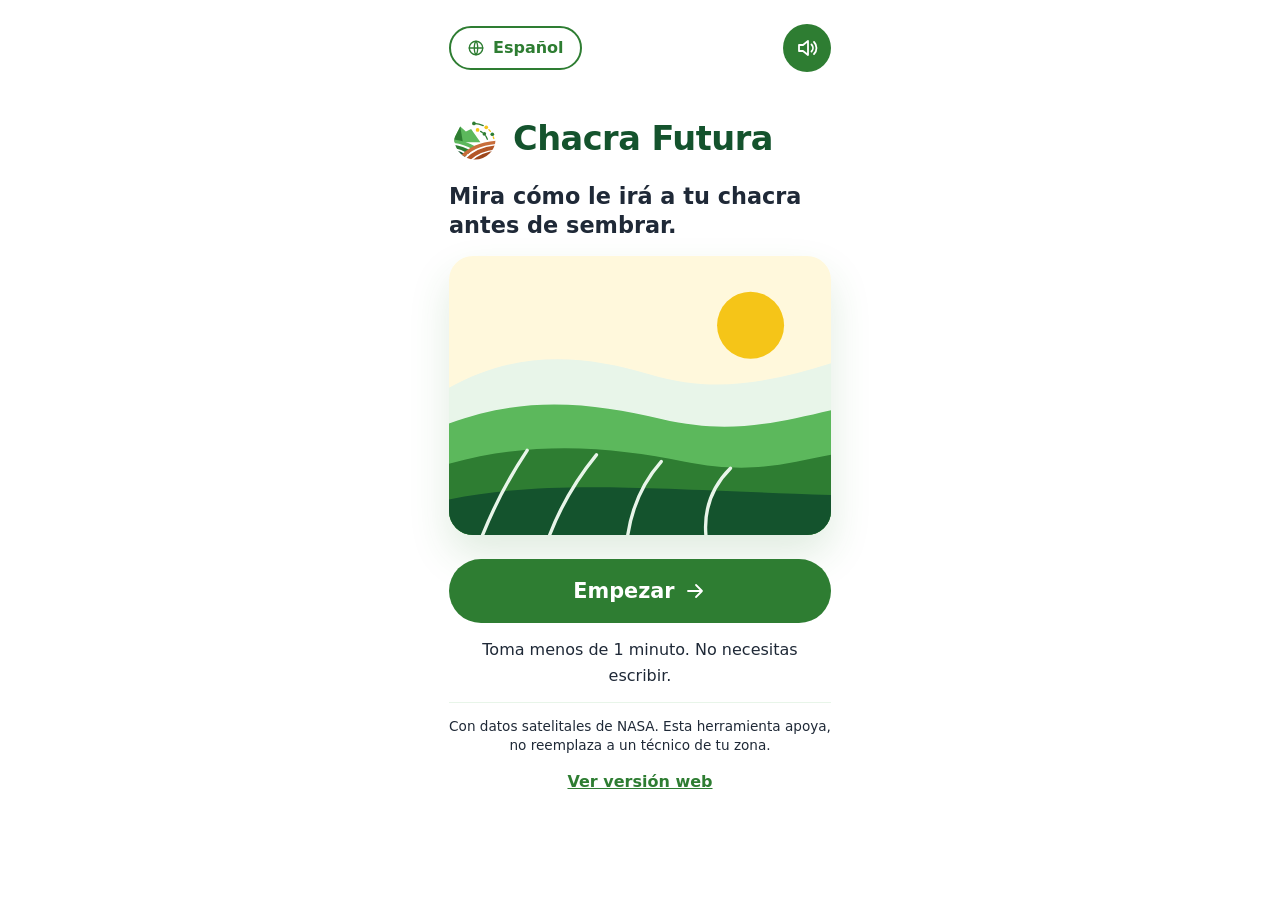
==== frontend/movil/index.html @ f85de7d2 "Replicar mockups de Chacra Futura en el frontend Agrega las 4 pantallas web y las 6 móviles, con app" ====
<!DOCTYPE html>
<html lang="es">
<head>
<meta charset="UTF-8">
<meta name="viewport" content="width=device-width, initial-scale=1.0">
<title>Inicio · Chacra Futura</title>
<link rel="stylesheet" href="../app.css">
</head>
<body class="mobile">
<div class="m-screen">
<div class="m-top"><button type="button" class="pill"><svg class="ic" width="18" height="18" viewBox="0 0 24 24" fill="none" stroke="currentColor" stroke-width="1.8" stroke-linecap="round" stroke-linejoin="round" aria-hidden="true"><circle cx="12" cy="12" r="9"/><path d="M3 12h18M12 3c3 3 3 15 0 18M12 3c-3 3-3 15 0 18"/></svg>Español</button><button type="button" class="round-btn" data-speak aria-label="Escuchar las instrucciones"><svg class="ic" width="24" height="24" viewBox="0 0 24 24" fill="none" stroke="currentColor" stroke-width="1.8" stroke-linecap="round" stroke-linejoin="round" aria-hidden="true"><path d="M4 9v6h4l5 4V5L8 9H4z"/><path d="M16.5 8.5a5 5 0 0 1 0 7M19 6a8.5 8.5 0 0 1 0 12"/></svg></button></div>
<main id="main" class="m-main">
<div class="m-brand"><svg viewBox="0 0 240 240" width="52" height="52" aria-hidden="true">
          <defs>
            <clipPath id="chacra-clip-5">
              <circle cx="120" cy="120" r="95" />
            </clipPath>
          </defs>
          <g clip-path="url(#chacra-clip-5)">
            <polygon points="15,135 52,62 78,85 102,74 145,135" fill="#5CB85C" />
            <polygon points="15,135 52,62 64,135" fill="#2E7D32" />
            <path d="M 15,122 Q 70,126 122,155 L 110,168 Q 65,142 15,138 Z" fill="#5CB85C" />
            <path d="M 15,145 Q 62,150 102,175 L 90,188 Q 55,165 15,160 Z" fill="#2E7D32" />
            <path d="M 15,168 Q 52,172 82,194 L 68,208 Q 44,188 15,184 Z" fill="#14532D" />
            <path d="M 48,205 Q 105,135 225,128 L 225,142 Q 112,150 60,216 Z" fill="#C86D3B" />
            <path d="M 66,222 Q 120,156 225,148 L 225,166 Q 130,175 84,232 Z" fill="#B35627" />
            <path d="M 92,234 Q 142,180 225,172 L 225,194 Q 155,202 116,240 Z" fill="#9E471C" />
            <path d="M 126,240 Q 168,206 225,200 L 225,235 L 126,240 Z" fill="#B35627" />
          </g>
          <g stroke-linecap="round">
            <path d="M 115,48 Q 140,50 158,58" fill="none" stroke="#2E7D32" stroke-width="6" />
            <circle cx="115" cy="48" r="8.5" fill="#2E7D32" />
            <circle cx="172" cy="66" r="8.5" fill="#F5C518" />
            <path d="M 184,77 L 191,85" fill="none" stroke="#F5C518" stroke-width="6" />
            <circle cx="200" cy="98" r="8.5" fill="#2E7D32" />
            <path d="M 204,110 L 207,118" fill="none" stroke="#F5C518" stroke-width="6" />
            <circle cx="132" cy="78" r="8.5" fill="#F5C518" />
            <path d="M 146,85 L 154,90" fill="none" stroke="#2E7D32" stroke-width="6" />
            <circle cx="163" cy="96" r="8.5" fill="#2E7D32" />
            <path d="M 169,105 Q 174,113 177,121" fill="none" stroke="#2E7D32" stroke-width="6" />
          </g>
        </svg><span>Chacra Futura</span></div>
<p class="m-lead">Mira cómo le irá a tu chacra antes de sembrar.</p>
<div class="m-art"><svg class="landscape" viewBox="0 0 342 250" width="342" height="250" preserveAspectRatio="xMidYMid slice" role="img" aria-label="Paisaje de chacra con colinas verdes y sol">
<rect width="342" height="250" fill="#FFF8DC"/><circle cx="270" cy="62" r="30" fill="#F5C518"/>
<path d="M0 118c60-34 120-30 180-12s110 6 162-10v154H0z" fill="#E8F5E9"/>
<path d="M0 150c70-26 130-18 190-4s100 4 152-8v112H0z" fill="#5CB85C"/>
<path d="M0 186c80-22 150-14 210-2s90 2 132-6v72H0z" fill="#2E7D32"/>
<path d="M0 218c90-18 170-10 342-4v36H0z" fill="#14532D"/>
<path d="M30 250c12-30 24-52 40-76M90 250c10-26 24-50 42-72M160 250c4-26 14-48 30-66M230 250c-2-24 6-44 22-60" stroke="#E8F5E9" stroke-width="3" fill="none" stroke-linecap="round"/></svg></div>
<div class="m-bottom"><a href="ubicacion.html" class="btn btn-green btn-xl btn-block">Empezar<svg class="ic" width="24" height="24" viewBox="0 0 24 24" fill="none" stroke="currentColor" stroke-width="1.8" stroke-linecap="round" stroke-linejoin="round" aria-hidden="true"><path d="M5 12h14M13 6l6 6-6 6"/></svg></a>
<p class="center">Toma menos de 1 minuto. No necesitas escribir.</p>
<p class="m-disc">Con datos satelitales de NASA. Esta herramienta apoya, no reemplaza a un técnico de tu zona.</p>
<a href="../index.html" class="foot-link center-link">Ver versión web</a></div>
</main>

</div>
<script src="../app.js"></script>
</body>
</html>
---- frontend/app.css ----
/* Chacra Futura — estilos de las pantallas (ver design.md)
   Fondo blanco, verde + amarillo, iconos SVG inline. */
:root {
  --white: #ffffff;
  --green-900: #14532d;
  --green-700: #2e7d32;
  --green-500: #5cb85c;
  --green-100: #e8f5e9;
  --yellow-500: #f5c518;
  --yellow-100: #fff8dc;
  --ink: #1f2937;
  --shadow: 0 20px 40px rgba(46, 125, 50, 0.15);
  --radius: 16px;
  --hatch: repeating-linear-gradient(45deg, var(--white) 0 3px, var(--green-900) 3px 6px);
}

* { box-sizing: border-box; margin: 0; }
html { scroll-behavior: smooth; }
body { background: var(--white); color: var(--ink); font-family: system-ui, -apple-system, "Segoe UI", Roboto, sans-serif; font-size: 1rem; line-height: 1.6; }
a { color: inherit; text-decoration: none; }
button { font: inherit; color: inherit; cursor: pointer; }
ul { padding: 0; list-style: none; }
.ic { flex: none; }
.sr { position: absolute; width: 1px; height: 1px; overflow: hidden; clip: rect(0 0 0 0); }
.container { max-width: 1180px; margin: 0 auto; padding: 0 24px; }
:focus-visible { outline: 3px solid var(--yellow-500); outline-offset: 2px; }

h1 { font-size: clamp(2.2rem, 5vw, 3.4rem); font-weight: 800; line-height: 1.1; color: var(--green-900); }
h2 { font-size: clamp(1.5rem, 3vw, 2rem); font-weight: 800; color: var(--green-900); line-height: 1.2; }
h3 { color: var(--green-900); font-weight: 800; }
.lead { font-size: 1.25rem; line-height: 1.5; max-width: 60ch; }
.small { font-size: .9rem; }
.hint { color: var(--ink); opacity: .85; }
.center { text-align: center; }

/* Botones */
.btn { display: inline-flex; align-items: center; justify-content: center; gap: 8px; min-height: 48px; padding: 0 28px; border-radius: 999px; border: 2px solid transparent; font-weight: 700; font-size: 1.05rem; transition: transform .2s, box-shadow .2s; }
.btn:hover { transform: translateY(-3px); box-shadow: var(--shadow); }
.btn-green { background: var(--green-700); color: var(--white); }
.btn-yellow { background: var(--yellow-500); color: var(--green-900); }
.btn-outline { background: var(--white); color: var(--green-700); border-color: var(--green-700); }
.btn-lg { min-height: 64px; padding: 0 40px; font-size: 1.35rem; }
.btn-xl { min-height: 64px; font-size: 1.3rem; }
.btn-sm { min-height: 40px; padding: 0 20px; font-size: .95rem; }
.btn-block { display: flex; width: 100%; }
.actions { display: flex; flex-wrap: wrap; gap: 16px; align-items: center; margin-top: 24px; }
.actions.two > * { flex: 1; }
.pill { display: inline-flex; align-items: center; gap: 8px; min-height: 44px; padding: 0 16px; border-radius: 999px; border: 2px solid var(--green-700); background: var(--white); color: var(--green-700); font-weight: 600; }
.round-btn { display: inline-grid; place-items: center; width: 48px; height: 48px; border-radius: 50%; border: 0; background: var(--green-700); color: var(--white); }
.round-btn.ghost { background: var(--green-100); color: var(--green-900); }
.badge { display: inline-block; padding: 4px 16px; border-radius: 999px; background: var(--yellow-100); border: 1px solid var(--yellow-500); color: var(--green-900); font-size: .85rem; font-weight: 700; }
.textlink { display: inline-block; margin-top: 16px; color: var(--green-700); font-weight: 700; text-decoration: underline; }
.foot-link { color: var(--green-700); font-weight: 600; text-decoration: underline; }

/* Cabecera y pie */
.site-header { position: sticky; top: 0; z-index: 10; background: var(--white); border-bottom: 1px solid var(--green-100); }
.header-inner { display: flex; align-items: center; justify-content: space-between; gap: 16px; flex-wrap: wrap; padding-top: 12px; padding-bottom: 12px; }
.brand { display: flex; align-items: center; gap: 12px; color: var(--green-900); }
.brand-name { font-size: 1.5rem; font-weight: 800; letter-spacing: -.3px; }
.main-nav { display: flex; gap: 24px; flex-wrap: wrap; }
.nav-link { display: flex; align-items: center; min-height: 44px; padding: 0 4px; font-weight: 600; border-bottom: 3px solid transparent; }
.nav-link.is-active { color: var(--green-900); font-weight: 800; border-bottom-color: var(--yellow-500); }
.header-tools { display: flex; gap: 12px; align-items: center; }
.site-footer { margin-top: 64px; border-top: 4px solid var(--yellow-500); padding: 20px 0; font-size: .9rem; color: var(--green-900); background: var(--white); }
.foot-inner { display: flex; justify-content: space-between; gap: 16px; flex-wrap: wrap; }

/* Inicio web */
.hero { padding: 64px 0 40px; }
.hero-grid { display: grid; grid-template-columns: 1fr 1fr; gap: 64px; align-items: center; }
.hero-copy { display: grid; gap: 8px; }
.hero-art .landscape { width: 100%; height: auto; border-radius: 28px; box-shadow: var(--shadow); display: block; }
.how { padding: 40px 0 0; }
.cards-3 { display: grid; grid-template-columns: repeat(auto-fit, minmax(260px, 1fr)); gap: 24px; margin-top: 24px; }
.step-card, .reason, .opt, .terr, .panel, .summary, .confidence, .tip { background: var(--white); border: 2px solid var(--green-100); border-radius: 24px; box-shadow: var(--shadow); }
.step-card { padding: 28px; display: grid; gap: 12px; align-content: start; }
.step-head { display: flex; align-items: center; gap: 14px; color: var(--green-700); }
.step-ic { display: grid; place-items: center; width: 48px; height: 48px; border-radius: 50%; background: var(--green-100); }

/* Páginas con cabecera */
.page-head { padding: 48px 0 24px; }
.page-head .container { display: grid; gap: 8px; justify-items: start; }
.title-row { display: flex; flex-wrap: wrap; gap: 16px; align-items: center; }

/* Mi chacra */
.two-col { display: grid; grid-template-columns: minmax(0, 1fr) 340px; gap: 32px; align-items: start; }
.panel { padding: 28px; margin-bottom: 24px; display: grid; gap: 16px; }
.panel h2 { display: flex; align-items: center; gap: 12px; }
.panel h2 .ic { color: var(--green-700); }
.num { display: grid; place-items: center; width: 36px; height: 36px; border-radius: 50%; background: var(--yellow-500); color: var(--green-900); font-weight: 800; font-size: 1.1rem; }
.h2-sub, .sub { font-size: 1.15rem; font-weight: 800; color: var(--green-900); margin-top: 8px; }
.summary { position: sticky; top: 96px; padding: 24px; display: grid; gap: 16px; background: var(--green-100); }
.summary dl { display: grid; gap: 12px; }
.summary dl > div { display: grid; grid-template-columns: 24px 1fr; column-gap: 12px; align-items: center; }
.summary dl .ic { color: var(--green-700); grid-row: span 2; }
.summary dt { font-size: .8rem; font-weight: 700; color: var(--green-700); }
.summary dd { font-weight: 700; }

/* Mapa y ubicación */
.map { position: relative; border-radius: var(--radius); overflow: hidden; border: 2px solid var(--green-100); }
.map svg { display: block; width: 100%; height: 180px; }
.map-pin { position: absolute; left: 50%; top: 42%; transform: translate(-50%, -50%); display: grid; justify-items: center; color: var(--green-900); }
.map-pin .ic { fill: var(--yellow-500); }
.map-pin span { background: var(--white); border-radius: 999px; padding: 0 12px; font-weight: 800; font-size: .85rem; box-shadow: var(--shadow); }
.loc-list { display: grid; gap: 12px; }
.loc { display: flex; align-items: center; gap: 16px; width: 100%; min-height: 64px; padding: 12px 20px; text-align: left; background: var(--white); border: 2px solid var(--green-100); border-radius: var(--radius); color: var(--green-900); }
.loc.is-selected { border-color: var(--green-700); background: var(--green-100); }
.loc-text { display: grid; flex: 1; line-height: 1.3; }
.loc-text small { font-size: .85rem; color: var(--ink); }
.loc-end { color: var(--green-700); display: grid; }
.found { display: flex; align-items: center; gap: 12px; padding: 12px 16px; border-radius: var(--radius); background: var(--green-100); color: var(--green-900); font-weight: 700; }

/* Fichas de selección (cultivos, prioridades) */
.tiles { display: grid; grid-template-columns: repeat(auto-fill, minmax(150px, 1fr)); gap: 12px; }
.tile { position: relative; display: grid; justify-items: center; align-content: center; gap: 8px; min-height: 112px; padding: 16px 8px; background: var(--white); border: 2px solid var(--green-100); border-radius: var(--radius); color: var(--green-700); font-weight: 700; text-align: center; transition: transform .15s; }
.tile:hover { transform: translateY(-2px); }
.tile.is-selected { border-color: var(--green-700); background: var(--green-100); }
.tile-label { color: var(--ink); line-height: 1.25; }
.tile-check { position: absolute; top: 8px; right: 8px; width: 24px; height: 24px; display: grid; place-items: center; border-radius: 50%; color: var(--white); }
.tile.is-selected .tile-check { background: var(--green-700); }
.chips { display: flex; flex-wrap: wrap; gap: 12px; }
.chip { display: inline-flex; align-items: center; gap: 8px; min-height: 48px; padding: 0 20px; border-radius: 999px; background: var(--white); border: 2px solid var(--green-100); font-weight: 700; }
.chip.is-selected { background: var(--green-700); border-color: var(--green-700); color: var(--white); }

/* Estados (no dependen solo del color: icono + texto) */
.st { display: inline-flex; align-items: center; gap: 4px; padding: 0 12px; min-height: 28px; border-radius: 999px; font-size: .85rem; font-weight: 800; border: 2px solid; }
.st-ok { background: var(--green-100); color: var(--green-900); border-color: var(--green-700); }
.st-warn { background: var(--yellow-100); color: var(--green-900); border-color: var(--yellow-500); }
.st-bad { background: var(--white); color: var(--green-900); border: 2px dashed var(--green-900); }
.legend { display: flex; flex-wrap: wrap; gap: 16px; margin: 12px 0; font-weight: 600; }
.legend li { display: flex; align-items: center; gap: 8px; }
.sw { display: inline-block; width: 20px; height: 20px; border-radius: 6px; border: 2px solid var(--green-900); }
.sw-ok { background: var(--green-700); } .sw-warn { background: var(--yellow-500); } .sw-bad { background: var(--hatch); }

/* Resultado */
.opts { align-items: stretch; }
.opt { padding: 28px; display: grid; gap: 12px; align-content: start; }
.opt-rec { border-color: var(--green-700); background: linear-gradient(var(--white), var(--green-100)); }
.opt p { min-height: 3.2em; }
.tag { display: inline-flex; align-items: center; gap: 4px; justify-self: start; padding: 4px 16px; border-radius: 999px; background: var(--yellow-500); color: var(--green-900); font-weight: 800; font-size: .85rem; }
.tag-soft { background: var(--green-100); }
.stats { display: grid; gap: 8px; }
.stat { display: flex; align-items: center; justify-content: space-between; gap: 8px; }
.stat-name { display: flex; align-items: center; gap: 8px; font-weight: 700; color: var(--green-700); }
.year { margin-top: 48px; }
.year-grid { display: grid; grid-template-columns: 1fr minmax(0, 400px); gap: 48px; align-items: center; padding: 32px; background: var(--green-100); border-radius: 24px; }
.year-text { display: grid; gap: 12px; align-content: start; }
.wheel { max-width: 100%; height: auto; background: var(--white); border-radius: 50%; }
.why, .rain, .sat { margin-top: 48px; display: grid; gap: 16px; }
.confidence { padding: 20px 24px; display: grid; gap: 8px; max-width: 520px; }
.conf-head { display: flex; align-items: center; justify-content: space-between; gap: 12px; }
.meter { display: grid; grid-template-columns: repeat(3, 1fr); gap: 8px; }
.bar { height: 12px; border-radius: 999px; background: var(--green-100); }
.bar.on { background: var(--yellow-500); }
.reasons { display: grid; grid-template-columns: repeat(auto-fit, minmax(280px, 1fr)); gap: 24px; }
.reason { padding: 24px; display: grid; gap: 8px; align-content: start; }
.reason h3 { display: flex; align-items: center; gap: 8px; color: var(--green-700); }
.reason li { position: relative; padding-left: 20px; }
.reason li::before { content: ""; position: absolute; left: 0; top: .65em; width: 8px; height: 8px; border-radius: 50%; background: var(--yellow-500); }
.note { display: flex; align-items: flex-start; gap: 12px; padding: 16px 20px; border-radius: var(--radius); background: var(--yellow-100); border: 2px solid var(--yellow-500); color: var(--green-900); }
.note .ic { margin-top: 2px; }
.cta { margin-top: 64px; padding: 64px 0; background: var(--yellow-100); text-align: center; }
.cta-inner { display: grid; justify-items: center; gap: 8px; }

/* Mis terrenos */
.terr-grid { display: grid; grid-template-columns: repeat(auto-fit, minmax(340px, 1fr)); gap: 24px; }
.terr { display: grid; grid-template-columns: 160px 1fr; overflow: hidden; }
.thumb { width: 100%; height: 100%; object-fit: cover; min-height: 160px; }
.terr-body { padding: 20px; display: grid; gap: 8px; align-content: start; justify-items: start; }
.terr-body h3 { display: flex; align-items: center; gap: 8px; color: var(--green-700); }
.stats-inline { display: flex; gap: 16px; color: var(--green-700); font-weight: 700; font-size: .9rem; }
.stats-inline span { display: inline-flex; align-items: center; gap: 4px; }
.gantt { margin-top: 48px; }
.table-wrap { overflow-x: auto; border-radius: var(--radius); border: 2px solid var(--green-100); }
.gt { width: 100%; min-width: 860px; border-collapse: separate; border-spacing: 4px; text-align: center; font-size: .8rem; }
.gt th { font-weight: 800; color: var(--green-900); }
.gt tbody th { text-align: left; padding-right: 12px; }
.gt tbody th small { display: block; font-weight: 400; }
.gc, .wk { border-radius: 8px; padding: 8px 2px; font-weight: 700; }
.g-sow { background: var(--yellow-500); color: var(--green-900); }
.g-harv { background: var(--green-900); color: var(--white); }
.g-grow { background: var(--green-500); color: var(--green-900); }
.g-free { background: var(--white); border: 2px dashed var(--green-500); color: var(--green-900); }
td.g-free { border: 2px dashed var(--green-500); }
.sw.g-sow, .sw.g-harv, .sw.g-grow, .sw.g-free { display: inline-block; }
.wk { background: var(--green-100); color: var(--green-900); display: table-cell; }
.wk-mucho { background: var(--yellow-500); }
.wk-medio { background: var(--yellow-100); }
.wk .ic { vertical-align: -3px; }
.tips { margin-top: 32px; display: grid; grid-template-columns: repeat(auto-fit, minmax(320px, 1fr)); gap: 24px; }
.tip { display: grid; grid-template-columns: 28px 1fr; gap: 16px; padding: 24px; }
.tip-warn { background: var(--yellow-100); border-color: var(--yellow-500); }
.tip-idea { background: var(--green-100); border-color: var(--green-500); }
.tip .ic { color: var(--green-700); }

/* Móvil */
body.mobile { background: var(--white); }
.m-screen { max-width: 430px; min-height: 100vh; margin: 0 auto; padding: 24px 24px 120px; display: flex; flex-direction: column; gap: 16px; }
.m-top { display: flex; align-items: center; justify-content: space-between; gap: 12px; }
.m-step { font-weight: 800; color: var(--green-900); }
.progress { display: grid; grid-template-columns: repeat(4, 1fr); gap: 8px; }
.progress span { height: 8px; border-radius: 999px; background: var(--green-100); }
.progress span.on { background: var(--yellow-500); }
.m-main { display: flex; flex-direction: column; gap: 16px; }
.m-h1 { font-size: 1.9rem; font-weight: 800; line-height: 1.15; color: var(--green-900); }
.m-brand { display: flex; align-items: center; gap: 12px; margin-top: 24px; font-size: 2.1rem; font-weight: 800; color: var(--green-900); letter-spacing: -.5px; }
.m-lead { font-size: 1.4rem; font-weight: 700; line-height: 1.3; }
.m-art .landscape { width: 100%; height: auto; border-radius: 24px; display: block; box-shadow: var(--shadow); }
.m-bottom { display: grid; gap: 14px; margin-top: auto; padding-top: 8px; }
.m-disc { font-size: .85rem; line-height: 1.4; border-top: 1px solid var(--green-100); padding-top: 14px; text-align: center; }
.center-link { text-align: center; }
.m-sticky { position: fixed; left: 0; right: 0; bottom: 0; padding: 16px 24px 24px; background: linear-gradient(rgba(255, 255, 255, 0), var(--white) 30%); }
.m-sticky .btn { max-width: 382px; margin: 0 auto; }
.m-wheel { display: grid; justify-items: center; }
.mini { padding: 20px; box-shadow: none; }
.mini-st { display: flex; flex-wrap: wrap; gap: 8px 16px; font-weight: 700; font-size: .9rem; color: var(--green-700); }
.lead-sm { font-size: 1.2rem; font-weight: 700; }
body.mobile .tiles { grid-template-columns: repeat(2, 1fr); }
body.mobile .reasons { grid-template-columns: 1fr; }

@media (max-width: 900px) {
  .hero-grid, .two-col, .year-grid { grid-template-columns: 1fr; }
  .summary { position: static; }
  .hero { padding-top: 32px; }
  .main-nav { order: 3; width: 100%; gap: 16px; overflow-x: auto; }
}
@media (max-width: 560px) {
  .terr { grid-template-columns: 1fr; }
  .thumb { height: 140px; }
  .brand-name { font-size: 1.2rem; }
}
@media (prefers-reduced-motion: reduce) {
  html { scroll-behavior: auto; }
  .btn, .tile { transition: none; }
}
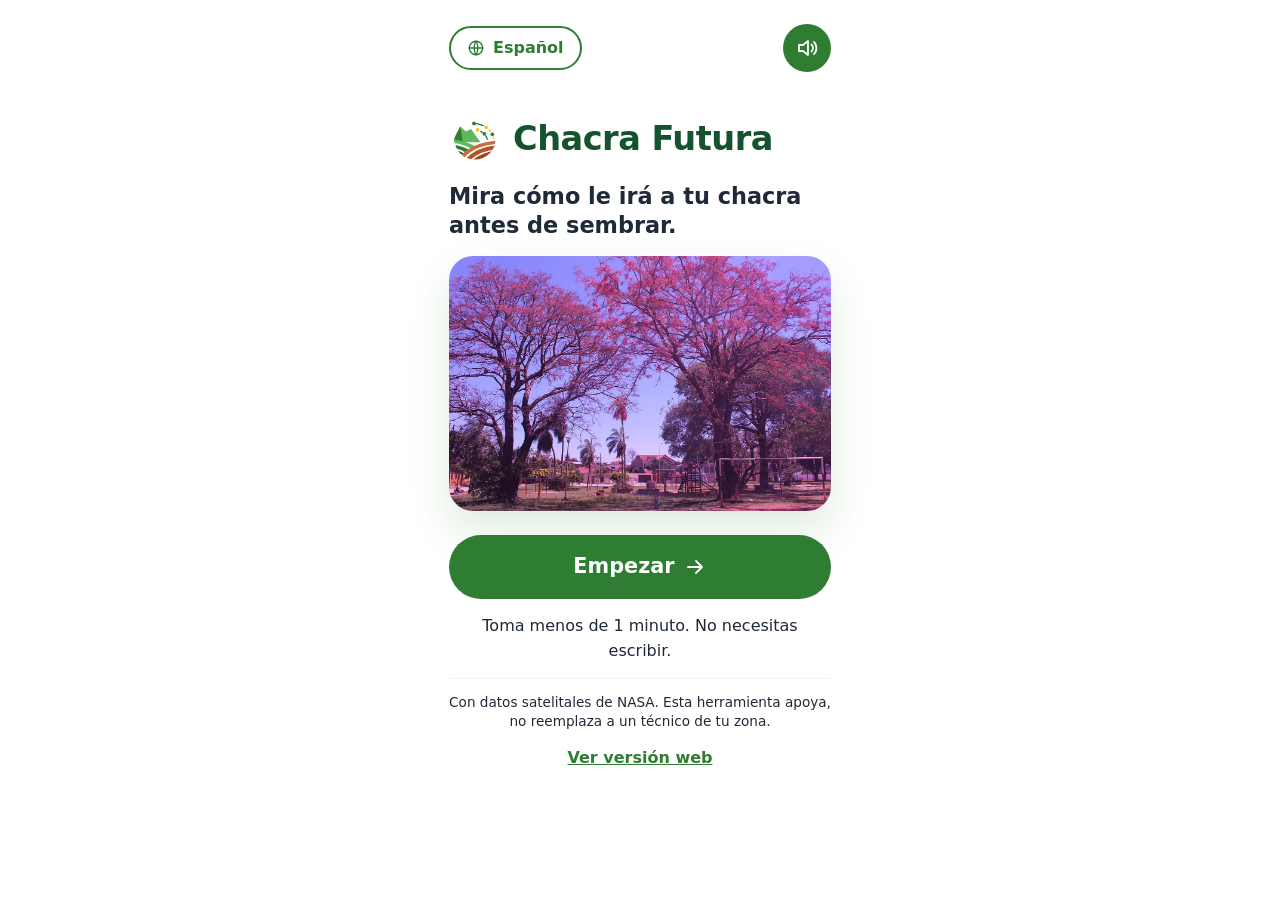
==== commit a0d10094: "quiero queso" ====
--- a/frontend/movil/index.html
+++ b/frontend/movil/index.html
@@ -41,13 +41,7 @@
           </g>
         </svg><span>Chacra Futura</span></div>
 <p class="m-lead">Mira cómo le irá a tu chacra antes de sembrar.</p>
-<div class="m-art"><svg class="landscape" viewBox="0 0 342 250" width="342" height="250" preserveAspectRatio="xMidYMid slice" role="img" aria-label="Paisaje de chacra con colinas verdes y sol">
-<rect width="342" height="250" fill="#FFF8DC"/><circle cx="270" cy="62" r="30" fill="#F5C518"/>
-<path d="M0 118c60-34 120-30 180-12s110 6 162-10v154H0z" fill="#E8F5E9"/>
-<path d="M0 150c70-26 130-18 190-4s100 4 152-8v112H0z" fill="#5CB85C"/>
-<path d="M0 186c80-22 150-14 210-2s90 2 132-6v72H0z" fill="#2E7D32"/>
-<path d="M0 218c90-18 170-10 342-4v36H0z" fill="#14532D"/>
-<path d="M30 250c12-30 24-52 40-76M90 250c10-26 24-50 42-72M160 250c4-26 14-48 30-66M230 250c-2-24 6-44 22-60" stroke="#E8F5E9" stroke-width="3" fill="none" stroke-linecap="round"/></svg></div>
+<div class="m-art"><img class="landscape" src="../img/santa-cruz-paisaje.jpg" width="1200" height="800" alt="Paisaje real de Santa Cruz de la Sierra, Bolivia"></div>
 <div class="m-bottom"><a href="ubicacion.html" class="btn btn-green btn-xl btn-block">Empezar<svg class="ic" width="24" height="24" viewBox="0 0 24 24" fill="none" stroke="currentColor" stroke-width="1.8" stroke-linecap="round" stroke-linejoin="round" aria-hidden="true"><path d="M5 12h14M13 6l6 6-6 6"/></svg></a>
 <p class="center">Toma menos de 1 minuto. No necesitas escribir.</p>
 <p class="m-disc">Con datos satelitales de NASA. Esta herramienta apoya, no reemplaza a un técnico de tu zona.</p>
--- a/frontend/app.css
+++ b/frontend/app.css
@@ -232,3 +232,14 @@
   html { scroll-behavior: auto; }
   .btn, .tile { transition: none; }
 }
+
+/* Fotos reales de Santa Cruz y sus problemas */
+.photo { margin: 0; position: relative; overflow: hidden; border-radius: 24px; box-shadow: var(--shadow); background: var(--green-100); }
+.photo img { width: 100%; height: 100%; object-fit: cover; display: block; }
+.hero-art .photo img { aspect-ratio: 4 / 3; }
+.hero-art .photo figcaption { position: absolute; left: 12px; bottom: 12px; padding: 6px 14px; border-radius: 999px; background: var(--yellow-500); color: var(--green-900); font-weight: 700; }
+.problems { padding: 56px 0; }
+.photo-grid { display: grid; grid-template-columns: repeat(auto-fit, minmax(260px, 1fr)); gap: 24px; margin: 24px 0; }
+.photo-grid .photo { display: grid; grid-template-rows: 220px auto; background: var(--white); border: 2px solid var(--green-100); }
+.photo-grid figcaption { padding: 16px 20px 20px; display: grid; gap: 4px; color: var(--ink); }
+.photo-grid figcaption strong { color: var(--green-900); font-size: 1.15rem; }
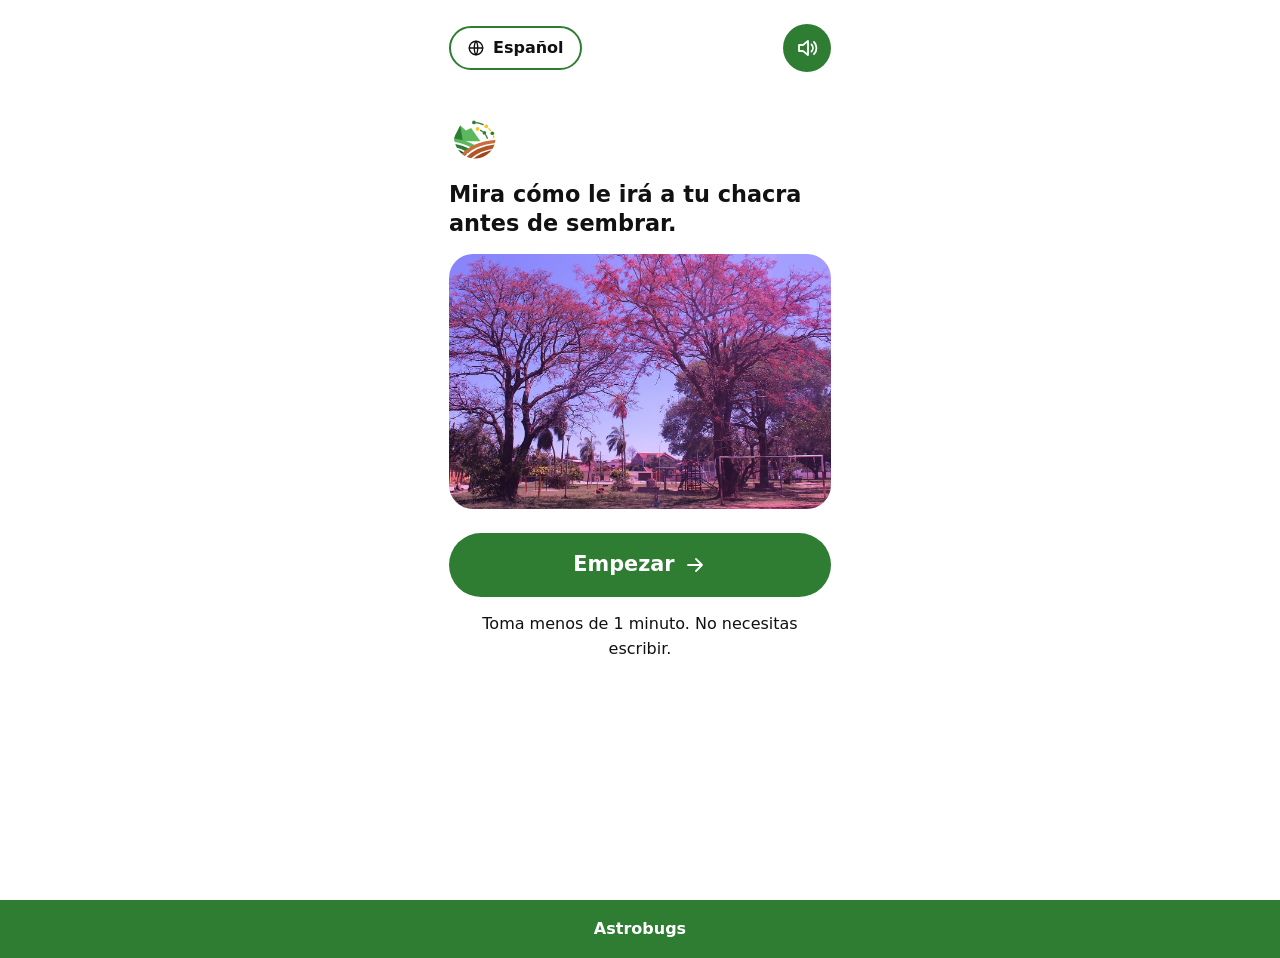
==== commit 65282497: "Agregar Tierra 3D con datos de la NASA y mejoras visuales - Nueva pestaña Tierra 3D: globo con capas" ====
--- a/frontend/movil/index.html
+++ b/frontend/movil/index.html
@@ -3,7 +3,7 @@
 <head>
 <meta charset="UTF-8">
 <meta name="viewport" content="width=device-width, initial-scale=1.0">
-<title>Inicio · Chacra Futura</title>
+<title>Inicio · Chacra</title>
 <link rel="stylesheet" href="../app.css">
 </head>
 <body class="mobile">
@@ -39,16 +39,17 @@
             <circle cx="163" cy="96" r="8.5" fill="#2E7D32" />
             <path d="M 169,105 Q 174,113 177,121" fill="none" stroke="#2E7D32" stroke-width="6" />
           </g>
-        </svg><span>Chacra Futura</span></div>
+        </svg></div>
 <p class="m-lead">Mira cómo le irá a tu chacra antes de sembrar.</p>
 <div class="m-art"><img class="landscape" src="../img/santa-cruz-paisaje.jpg" width="1200" height="800" alt="Paisaje real de Santa Cruz de la Sierra, Bolivia"></div>
 <div class="m-bottom"><a href="ubicacion.html" class="btn btn-green btn-xl btn-block">Empezar<svg class="ic" width="24" height="24" viewBox="0 0 24 24" fill="none" stroke="currentColor" stroke-width="1.8" stroke-linecap="round" stroke-linejoin="round" aria-hidden="true"><path d="M5 12h14M13 6l6 6-6 6"/></svg></a>
 <p class="center">Toma menos de 1 minuto. No necesitas escribir.</p>
-<p class="m-disc">Con datos satelitales de NASA. Esta herramienta apoya, no reemplaza a un técnico de tu zona.</p>
+
 <a href="../index.html" class="foot-link center-link">Ver versión web</a></div>
 </main>
 
 </div>
+<footer class="m-foot">Astrobugs</footer>
 <script src="../app.js"></script>
 </body>
 </html>
--- a/frontend/app.css
+++ b/frontend/app.css
@@ -1,4 +1,4 @@
-/* Chacra Futura — estilos de las pantallas (ver design.md)
+/* Chacra — estilos de las pantallas (ver design.md)
    Fondo blanco, verde + amarillo, iconos SVG inline. */
 :root {
   --white: #ffffff;
@@ -8,8 +8,8 @@
   --green-100: #e8f5e9;
   --yellow-500: #f5c518;
   --yellow-100: #fff8dc;
-  --ink: #1f2937;
-  --shadow: 0 20px 40px rgba(46, 125, 50, 0.15);
+  --ink: #111111;
+  --shadow: none;
   --radius: 16px;
   --hatch: repeating-linear-gradient(45deg, var(--white) 0 3px, var(--green-900) 3px 6px);
 }
@@ -23,45 +23,45 @@
 .ic { flex: none; }
 .sr { position: absolute; width: 1px; height: 1px; overflow: hidden; clip: rect(0 0 0 0); }
 .container { max-width: 1180px; margin: 0 auto; padding: 0 24px; }
-:focus-visible { outline: 3px solid var(--yellow-500); outline-offset: 2px; }
+:focus-visible { outline: 3px solid var(--green-900); outline-offset: 2px; }
 
 h1 { font-size: clamp(2.2rem, 5vw, 3.4rem); font-weight: 800; line-height: 1.1; color: var(--green-900); }
-h2 { font-size: clamp(1.5rem, 3vw, 2rem); font-weight: 800; color: var(--green-900); line-height: 1.2; }
-h3 { color: var(--green-900); font-weight: 800; }
+h2 { font-size: clamp(1.5rem, 3vw, 2rem); font-weight: 800; color: var(--ink); line-height: 1.2; }
+h3 { color: var(--ink); font-weight: 800; }
 .lead { font-size: 1.25rem; line-height: 1.5; max-width: 60ch; }
 .small { font-size: .9rem; }
-.hint { color: var(--ink); opacity: .85; }
+.hint { color: #4b5563; }
 .center { text-align: center; }
 
 /* Botones */
 .btn { display: inline-flex; align-items: center; justify-content: center; gap: 8px; min-height: 48px; padding: 0 28px; border-radius: 999px; border: 2px solid transparent; font-weight: 700; font-size: 1.05rem; transition: transform .2s, box-shadow .2s; }
 .btn:hover { transform: translateY(-3px); box-shadow: var(--shadow); }
 .btn-green { background: var(--green-700); color: var(--white); }
-.btn-yellow { background: var(--yellow-500); color: var(--green-900); }
-.btn-outline { background: var(--white); color: var(--green-700); border-color: var(--green-700); }
+.btn-yellow { background: var(--yellow-500); color: var(--ink); }
+.btn-outline { background: var(--white); color: var(--ink); border-color: var(--green-700); }
 .btn-lg { min-height: 64px; padding: 0 40px; font-size: 1.35rem; }
 .btn-xl { min-height: 64px; font-size: 1.3rem; }
 .btn-sm { min-height: 40px; padding: 0 20px; font-size: .95rem; }
 .btn-block { display: flex; width: 100%; }
 .actions { display: flex; flex-wrap: wrap; gap: 16px; align-items: center; margin-top: 24px; }
 .actions.two > * { flex: 1; }
-.pill { display: inline-flex; align-items: center; gap: 8px; min-height: 44px; padding: 0 16px; border-radius: 999px; border: 2px solid var(--green-700); background: var(--white); color: var(--green-700); font-weight: 600; }
+.pill { display: inline-flex; align-items: center; gap: 8px; min-height: 44px; padding: 0 16px; border-radius: 999px; border: 2px solid var(--green-700); background: var(--white); color: var(--ink); font-weight: 600; }
 .round-btn { display: inline-grid; place-items: center; width: 48px; height: 48px; border-radius: 50%; border: 0; background: var(--green-700); color: var(--white); }
-.round-btn.ghost { background: var(--green-100); color: var(--green-900); }
-.badge { display: inline-block; padding: 4px 16px; border-radius: 999px; background: var(--yellow-100); border: 1px solid var(--yellow-500); color: var(--green-900); font-size: .85rem; font-weight: 700; }
-.textlink { display: inline-block; margin-top: 16px; color: var(--green-700); font-weight: 700; text-decoration: underline; }
-.foot-link { color: var(--green-700); font-weight: 600; text-decoration: underline; }
+.round-btn.ghost { background: var(--green-100); color: var(--ink); }
+.badge { display: inline-block; padding: 4px 16px; border-radius: 999px; background: var(--yellow-100); border: 2px solid var(--green-700); color: var(--ink); font-size: .85rem; font-weight: 700; }
+.textlink { display: inline-block; margin-top: 16px; color: var(--ink); font-weight: 700; text-decoration: underline; }
+.foot-link { color: var(--white); font-weight: 600; text-decoration: underline; }
 
 /* Cabecera y pie */
 .site-header { position: sticky; top: 0; z-index: 10; background: var(--white); border-bottom: 1px solid var(--green-100); }
 .header-inner { display: flex; align-items: center; justify-content: space-between; gap: 16px; flex-wrap: wrap; padding-top: 12px; padding-bottom: 12px; }
-.brand { display: flex; align-items: center; gap: 12px; color: var(--green-900); }
+.brand { display: flex; align-items: center; gap: 12px; color: var(--ink); }
 .brand-name { font-size: 1.5rem; font-weight: 800; letter-spacing: -.3px; }
 .main-nav { display: flex; gap: 24px; flex-wrap: wrap; }
 .nav-link { display: flex; align-items: center; min-height: 44px; padding: 0 4px; font-weight: 600; border-bottom: 3px solid transparent; }
-.nav-link.is-active { color: var(--green-900); font-weight: 800; border-bottom-color: var(--yellow-500); }
+.nav-link.is-active { color: var(--ink); font-weight: 800; border-bottom-color: var(--green-700); }
 .header-tools { display: flex; gap: 12px; align-items: center; }
-.site-footer { margin-top: 64px; border-top: 4px solid var(--yellow-500); padding: 20px 0; font-size: .9rem; color: var(--green-900); background: var(--white); }
+.site-footer { margin-top: 64px; padding: 20px 0; font-size: 1rem; font-weight: 800; color: var(--white); background: var(--green-700); }
 .foot-inner { display: flex; justify-content: space-between; gap: 16px; flex-wrap: wrap; }
 
 /* Inicio web */
@@ -73,7 +73,7 @@
 .cards-3 { display: grid; grid-template-columns: repeat(auto-fit, minmax(260px, 1fr)); gap: 24px; margin-top: 24px; }
 .step-card, .reason, .opt, .terr, .panel, .summary, .confidence, .tip { background: var(--white); border: 2px solid var(--green-100); border-radius: 24px; box-shadow: var(--shadow); }
 .step-card { padding: 28px; display: grid; gap: 12px; align-content: start; }
-.step-head { display: flex; align-items: center; gap: 14px; color: var(--green-700); }
+.step-head { display: flex; align-items: center; gap: 14px; color: var(--ink); }
 .step-ic { display: grid; place-items: center; width: 48px; height: 48px; border-radius: 50%; background: var(--green-100); }
 
 /* Páginas con cabecera */
@@ -85,33 +85,33 @@
 .two-col { display: grid; grid-template-columns: minmax(0, 1fr) 340px; gap: 32px; align-items: start; }
 .panel { padding: 28px; margin-bottom: 24px; display: grid; gap: 16px; }
 .panel h2 { display: flex; align-items: center; gap: 12px; }
-.panel h2 .ic { color: var(--green-700); }
-.num { display: grid; place-items: center; width: 36px; height: 36px; border-radius: 50%; background: var(--yellow-500); color: var(--green-900); font-weight: 800; font-size: 1.1rem; }
-.h2-sub, .sub { font-size: 1.15rem; font-weight: 800; color: var(--green-900); margin-top: 8px; }
+.panel h2 .ic { color: var(--ink); }
+.num { display: grid; place-items: center; width: 36px; height: 36px; border-radius: 50%; background: var(--yellow-500); color: var(--ink); font-weight: 800; font-size: 1.1rem; }
+.h2-sub, .sub { font-size: 1.15rem; font-weight: 800; color: var(--ink); margin-top: 8px; }
 .summary { position: sticky; top: 96px; padding: 24px; display: grid; gap: 16px; background: var(--green-100); }
 .summary dl { display: grid; gap: 12px; }
 .summary dl > div { display: grid; grid-template-columns: 24px 1fr; column-gap: 12px; align-items: center; }
-.summary dl .ic { color: var(--green-700); grid-row: span 2; }
-.summary dt { font-size: .8rem; font-weight: 700; color: var(--green-700); }
+.summary dl .ic { color: var(--ink); grid-row: span 2; }
+.summary dt { font-size: .8rem; font-weight: 700; color: var(--ink); }
 .summary dd { font-weight: 700; }
 
 /* Mapa y ubicación */
 .map { position: relative; border-radius: var(--radius); overflow: hidden; border: 2px solid var(--green-100); }
 .map svg { display: block; width: 100%; height: 180px; }
-.map-pin { position: absolute; left: 50%; top: 42%; transform: translate(-50%, -50%); display: grid; justify-items: center; color: var(--green-900); }
+.map-pin { position: absolute; left: 50%; top: 42%; transform: translate(-50%, -50%); display: grid; justify-items: center; color: var(--ink); }
 .map-pin .ic { fill: var(--yellow-500); }
 .map-pin span { background: var(--white); border-radius: 999px; padding: 0 12px; font-weight: 800; font-size: .85rem; box-shadow: var(--shadow); }
 .loc-list { display: grid; gap: 12px; }
-.loc { display: flex; align-items: center; gap: 16px; width: 100%; min-height: 64px; padding: 12px 20px; text-align: left; background: var(--white); border: 2px solid var(--green-100); border-radius: var(--radius); color: var(--green-900); }
+.loc { display: flex; align-items: center; gap: 16px; width: 100%; min-height: 64px; padding: 12px 20px; text-align: left; background: var(--white); border: 2px solid var(--green-100); border-radius: var(--radius); color: var(--ink); }
 .loc.is-selected { border-color: var(--green-700); background: var(--green-100); }
 .loc-text { display: grid; flex: 1; line-height: 1.3; }
 .loc-text small { font-size: .85rem; color: var(--ink); }
-.loc-end { color: var(--green-700); display: grid; }
-.found { display: flex; align-items: center; gap: 12px; padding: 12px 16px; border-radius: var(--radius); background: var(--green-100); color: var(--green-900); font-weight: 700; }
+.loc-end { color: var(--ink); display: grid; }
+.found { display: flex; align-items: center; gap: 12px; padding: 12px 16px; border-radius: var(--radius); background: var(--green-100); color: var(--ink); font-weight: 700; }
 
 /* Fichas de selección (cultivos, prioridades) */
 .tiles { display: grid; grid-template-columns: repeat(auto-fill, minmax(150px, 1fr)); gap: 12px; }
-.tile { position: relative; display: grid; justify-items: center; align-content: center; gap: 8px; min-height: 112px; padding: 16px 8px; background: var(--white); border: 2px solid var(--green-100); border-radius: var(--radius); color: var(--green-700); font-weight: 700; text-align: center; transition: transform .15s; }
+.tile { position: relative; display: grid; justify-items: center; align-content: center; gap: 8px; min-height: 112px; padding: 16px 8px; background: var(--white); border: 2px solid var(--green-100); border-radius: var(--radius); color: var(--ink); font-weight: 700; text-align: center; transition: transform .15s; }
 .tile:hover { transform: translateY(-2px); }
 .tile.is-selected { border-color: var(--green-700); background: var(--green-100); }
 .tile-label { color: var(--ink); line-height: 1.25; }
@@ -123,9 +123,9 @@
 
 /* Estados (no dependen solo del color: icono + texto) */
 .st { display: inline-flex; align-items: center; gap: 4px; padding: 0 12px; min-height: 28px; border-radius: 999px; font-size: .85rem; font-weight: 800; border: 2px solid; }
-.st-ok { background: var(--green-100); color: var(--green-900); border-color: var(--green-700); }
-.st-warn { background: var(--yellow-100); color: var(--green-900); border-color: var(--yellow-500); }
-.st-bad { background: var(--white); color: var(--green-900); border: 2px dashed var(--green-900); }
+.st-ok { background: var(--green-100); color: var(--ink); border-color: var(--green-700); }
+.st-warn { background: var(--yellow-100); color: var(--ink); border-color: var(--green-700); }
+.st-bad { background: var(--white); color: var(--ink); border: 2px dashed var(--green-900); }
 .legend { display: flex; flex-wrap: wrap; gap: 16px; margin: 12px 0; font-weight: 600; }
 .legend li { display: flex; align-items: center; gap: 8px; }
 .sw { display: inline-block; width: 20px; height: 20px; border-radius: 6px; border: 2px solid var(--green-900); }
@@ -136,11 +136,11 @@
 .opt { padding: 28px; display: grid; gap: 12px; align-content: start; }
 .opt-rec { border-color: var(--green-700); background: linear-gradient(var(--white), var(--green-100)); }
 .opt p { min-height: 3.2em; }
-.tag { display: inline-flex; align-items: center; gap: 4px; justify-self: start; padding: 4px 16px; border-radius: 999px; background: var(--yellow-500); color: var(--green-900); font-weight: 800; font-size: .85rem; }
+.tag { display: inline-flex; align-items: center; gap: 4px; justify-self: start; padding: 4px 16px; border-radius: 999px; background: var(--yellow-500); color: var(--ink); font-weight: 800; font-size: .85rem; }
 .tag-soft { background: var(--green-100); }
 .stats { display: grid; gap: 8px; }
 .stat { display: flex; align-items: center; justify-content: space-between; gap: 8px; }
-.stat-name { display: flex; align-items: center; gap: 8px; font-weight: 700; color: var(--green-700); }
+.stat-name { display: flex; align-items: center; gap: 8px; font-weight: 700; color: var(--ink); }
 .year { margin-top: 48px; }
 .year-grid { display: grid; grid-template-columns: 1fr minmax(0, 400px); gap: 48px; align-items: center; padding: 32px; background: var(--green-100); border-radius: 24px; }
 .year-text { display: grid; gap: 12px; align-content: start; }
@@ -153,10 +153,10 @@
 .bar.on { background: var(--yellow-500); }
 .reasons { display: grid; grid-template-columns: repeat(auto-fit, minmax(280px, 1fr)); gap: 24px; }
 .reason { padding: 24px; display: grid; gap: 8px; align-content: start; }
-.reason h3 { display: flex; align-items: center; gap: 8px; color: var(--green-700); }
+.reason h3 { display: flex; align-items: center; gap: 8px; color: var(--ink); }
 .reason li { position: relative; padding-left: 20px; }
 .reason li::before { content: ""; position: absolute; left: 0; top: .65em; width: 8px; height: 8px; border-radius: 50%; background: var(--yellow-500); }
-.note { display: flex; align-items: flex-start; gap: 12px; padding: 16px 20px; border-radius: var(--radius); background: var(--yellow-100); border: 2px solid var(--yellow-500); color: var(--green-900); }
+.note { display: flex; align-items: flex-start; gap: 12px; padding: 16px 20px; border-radius: var(--radius); background: var(--yellow-100); border: 2px solid var(--green-700); color: var(--ink); }
 .note .ic { margin-top: 2px; }
 .cta { margin-top: 64px; padding: 64px 0; background: var(--yellow-100); text-align: center; }
 .cta-inner { display: grid; justify-items: center; gap: 8px; }
@@ -166,43 +166,43 @@
 .terr { display: grid; grid-template-columns: 160px 1fr; overflow: hidden; }
 .thumb { width: 100%; height: 100%; object-fit: cover; min-height: 160px; }
 .terr-body { padding: 20px; display: grid; gap: 8px; align-content: start; justify-items: start; }
-.terr-body h3 { display: flex; align-items: center; gap: 8px; color: var(--green-700); }
-.stats-inline { display: flex; gap: 16px; color: var(--green-700); font-weight: 700; font-size: .9rem; }
+.terr-body h3 { display: flex; align-items: center; gap: 8px; color: var(--ink); }
+.stats-inline { display: flex; gap: 16px; color: var(--ink); font-weight: 700; font-size: .9rem; }
 .stats-inline span { display: inline-flex; align-items: center; gap: 4px; }
 .gantt { margin-top: 48px; }
 .table-wrap { overflow-x: auto; border-radius: var(--radius); border: 2px solid var(--green-100); }
 .gt { width: 100%; min-width: 860px; border-collapse: separate; border-spacing: 4px; text-align: center; font-size: .8rem; }
-.gt th { font-weight: 800; color: var(--green-900); }
+.gt th { font-weight: 800; color: var(--ink); }
 .gt tbody th { text-align: left; padding-right: 12px; }
 .gt tbody th small { display: block; font-weight: 400; }
 .gc, .wk { border-radius: 8px; padding: 8px 2px; font-weight: 700; }
-.g-sow { background: var(--yellow-500); color: var(--green-900); }
+.g-sow { background: var(--yellow-500); color: var(--ink); }
 .g-harv { background: var(--green-900); color: var(--white); }
-.g-grow { background: var(--green-500); color: var(--green-900); }
-.g-free { background: var(--white); border: 2px dashed var(--green-500); color: var(--green-900); }
+.g-grow { background: var(--green-500); color: var(--ink); }
+.g-free { background: var(--white); border: 2px dashed var(--green-500); color: var(--ink); }
 td.g-free { border: 2px dashed var(--green-500); }
 .sw.g-sow, .sw.g-harv, .sw.g-grow, .sw.g-free { display: inline-block; }
-.wk { background: var(--green-100); color: var(--green-900); display: table-cell; }
+.wk { background: var(--green-100); color: var(--ink); display: table-cell; }
 .wk-mucho { background: var(--yellow-500); }
 .wk-medio { background: var(--yellow-100); }
 .wk .ic { vertical-align: -3px; }
 .tips { margin-top: 32px; display: grid; grid-template-columns: repeat(auto-fit, minmax(320px, 1fr)); gap: 24px; }
 .tip { display: grid; grid-template-columns: 28px 1fr; gap: 16px; padding: 24px; }
-.tip-warn { background: var(--yellow-100); border-color: var(--yellow-500); }
+.tip-warn { background: var(--yellow-100); border-color: var(--green-700); }
 .tip-idea { background: var(--green-100); border-color: var(--green-500); }
-.tip .ic { color: var(--green-700); }
+.tip .ic { color: var(--ink); }
 
 /* Móvil */
 body.mobile { background: var(--white); }
 .m-screen { max-width: 430px; min-height: 100vh; margin: 0 auto; padding: 24px 24px 120px; display: flex; flex-direction: column; gap: 16px; }
 .m-top { display: flex; align-items: center; justify-content: space-between; gap: 12px; }
-.m-step { font-weight: 800; color: var(--green-900); }
+.m-step { font-weight: 800; color: var(--ink); }
 .progress { display: grid; grid-template-columns: repeat(4, 1fr); gap: 8px; }
 .progress span { height: 8px; border-radius: 999px; background: var(--green-100); }
 .progress span.on { background: var(--yellow-500); }
 .m-main { display: flex; flex-direction: column; gap: 16px; }
 .m-h1 { font-size: 1.9rem; font-weight: 800; line-height: 1.15; color: var(--green-900); }
-.m-brand { display: flex; align-items: center; gap: 12px; margin-top: 24px; font-size: 2.1rem; font-weight: 800; color: var(--green-900); letter-spacing: -.5px; }
+.m-brand { display: flex; align-items: center; gap: 12px; margin-top: 24px; font-size: 2.1rem; font-weight: 800; color: var(--ink); letter-spacing: -.5px; }
 .m-lead { font-size: 1.4rem; font-weight: 700; line-height: 1.3; }
 .m-art .landscape { width: 100%; height: auto; border-radius: 24px; display: block; box-shadow: var(--shadow); }
 .m-bottom { display: grid; gap: 14px; margin-top: auto; padding-top: 8px; }
@@ -212,7 +212,7 @@
 .m-sticky .btn { max-width: 382px; margin: 0 auto; }
 .m-wheel { display: grid; justify-items: center; }
 .mini { padding: 20px; box-shadow: none; }
-.mini-st { display: flex; flex-wrap: wrap; gap: 8px 16px; font-weight: 700; font-size: .9rem; color: var(--green-700); }
+.mini-st { display: flex; flex-wrap: wrap; gap: 8px 16px; font-weight: 700; font-size: .9rem; color: var(--ink); }
 .lead-sm { font-size: 1.2rem; font-weight: 700; }
 body.mobile .tiles { grid-template-columns: repeat(2, 1fr); }
 body.mobile .reasons { grid-template-columns: 1fr; }
@@ -237,9 +237,101 @@
 .photo { margin: 0; position: relative; overflow: hidden; border-radius: 24px; box-shadow: var(--shadow); background: var(--green-100); }
 .photo img { width: 100%; height: 100%; object-fit: cover; display: block; }
 .hero-art .photo img { aspect-ratio: 4 / 3; }
-.hero-art .photo figcaption { position: absolute; left: 12px; bottom: 12px; padding: 6px 14px; border-radius: 999px; background: var(--yellow-500); color: var(--green-900); font-weight: 700; }
+.hero-art .photo figcaption { position: absolute; left: 12px; bottom: 12px; padding: 6px 14px; border-radius: 999px; background: var(--yellow-500); color: var(--ink); font-weight: 700; }
 .problems { padding: 56px 0; }
 .photo-grid { display: grid; grid-template-columns: repeat(auto-fit, minmax(260px, 1fr)); gap: 24px; margin: 24px 0; }
 .photo-grid .photo { display: grid; grid-template-rows: 220px auto; background: var(--white); border: 2px solid var(--green-100); }
 .photo-grid figcaption { padding: 16px 20px 20px; display: grid; gap: 4px; color: var(--ink); }
-.photo-grid figcaption strong { color: var(--green-900); font-size: 1.15rem; }
+.photo-grid figcaption strong { color: var(--ink); font-size: 1.15rem; }
+
+/* Hero: letras con sombra animada y entrada escalonada */
+.hero-copy h1 { text-shadow: 2px 3px 0 #fff, 4px 6px 10px rgba(255,255,255,.9); animation: hero-in .9s cubic-bezier(.2,.8,.2,1) both, hero-sombra 4s ease-in-out 1s infinite alternate; }
+.hero-copy .lead { text-shadow: 1px 2px 4px #fff; animation: hero-in .9s .25s cubic-bezier(.2,.8,.2,1) both, hero-flota 5s ease-in-out 1.2s infinite alternate; }
+.hero-copy .actions { animation: hero-in .9s .5s cubic-bezier(.2,.8,.2,1) both; }
+.hero-art .photo { animation: hero-foto 1.1s .2s cubic-bezier(.2,.8,.2,1) both; }
+@keyframes hero-in { from { opacity: 0; transform: translateY(28px); } to { opacity: 1; transform: none; } }
+@keyframes hero-foto { from { opacity: 0; transform: translateX(40px) scale(.96); } to { opacity: 1; transform: none; } }
+@keyframes hero-sombra {
+  from { text-shadow: 2px 3px 0 #fff, 4px 6px 10px rgba(255,255,255,.9); }
+  to   { text-shadow: -3px 5px 0 #fff, -6px 10px 16px #fff; }
+}
+@keyframes hero-flota { from { transform: translateY(0); } to { transform: translateY(-4px); } }
+@media (prefers-reduced-motion: reduce) { .hero-copy h1, .hero-copy .lead, .hero-copy .actions, .hero-art .photo { animation: none; } }
+
+/* Bordes más notorios en los cuadros principales */
+.step-card, .reason, .opt, .terr, .panel, .summary, .confidence, .tip,
+.tile, .loc, .chip, .map, .table-wrap, .photo-grid .photo, .crop-card { border: 3px solid var(--green-700); }
+.opt-rec { border-color: var(--green-900); }
+.tile.is-selected, .loc.is-selected { border-color: var(--green-900); box-shadow: none; }
+.chip.is-selected { border-color: var(--green-900); }
+.tip-warn, .note { border-width: 3px; }
+.photo { border: 3px solid var(--green-700); }
+
+/* Fotos reales de cultivos con fondo transparente */
+.tile-img { width: 64px; height: 64px; object-fit: contain; display: block; }
+.crops { padding: 48px 0 8px; }
+.crops-grid { display: grid; grid-template-columns: repeat(auto-fit, minmax(140px, 1fr)); gap: 16px; margin-top: 24px; }
+.crop-card { display: grid; justify-items: center; gap: 8px; padding: 20px 12px; background: var(--white); border-radius: 24px; font-weight: 800; text-align: center; }
+.crop-card img { width: 112px; height: 96px; object-fit: contain; }
+
+/* Pie de las pantallas móviles */
+.m-foot { padding: 16px 24px; text-align: center; font-weight: 800; color: var(--white); background: var(--green-700); }
+.m-sticky { z-index: 5; }
+
+/* Responsive: todo el sitio se adapta a celular, tableta y pantalla grande */
+html { -webkit-text-size-adjust: 100%; }
+body { overflow-x: hidden; }
+img, svg, video { max-width: 100%; }
+img { height: auto; }
+.photo img, .thumb, .tile-img, .crop-card img { height: revert-layer; }
+.terr-grid { grid-template-columns: repeat(auto-fit, minmax(min(340px, 100%), 1fr)); }
+.tips { grid-template-columns: repeat(auto-fit, minmax(min(320px, 100%), 1fr)); }
+.reasons { grid-template-columns: repeat(auto-fit, minmax(min(280px, 100%), 1fr)); }
+.photo-grid, .cards-3 { grid-template-columns: repeat(auto-fit, minmax(min(260px, 100%), 1fr)); }
+.photo-grid .photo img { height: 220px; }
+.wheel { width: 100%; height: auto; }
+h1, h2, h3, p, li { overflow-wrap: anywhere; }
+
+@media (max-width: 900px) {
+  .container { padding: 0 20px; }
+  .header-inner { gap: 8px 16px; }
+  .main-nav { gap: 20px; -webkit-overflow-scrolling: touch; }
+  .nav-link { white-space: nowrap; }
+  .hero { padding: 24px 0 16px; }
+  .hero-grid { gap: 28px; }
+  .year-grid { padding: 20px; gap: 24px; }
+  .page-head { padding: 32px 0 16px; }
+  .problems { padding: 40px 0; }
+  .confidence { max-width: none; }
+}
+@media (max-width: 560px) {
+  .container { padding: 0 16px; }
+  .lead { font-size: 1.1rem; }
+  .btn-lg { padding: 0 24px; font-size: 1.15rem; min-height: 56px; }
+  .actions { gap: 12px; }
+  .actions > .btn { flex: 1 1 100%; }
+  .panel, .summary, .step-card, .opt, .tip, .reason { padding: 18px; }
+  .tiles { grid-template-columns: repeat(2, 1fr); gap: 10px; }
+  .tile { min-height: 104px; padding: 12px 6px; font-size: .95rem; }
+  .crops-grid { grid-template-columns: repeat(2, 1fr); }
+  .crop-card img { width: 96px; height: 80px; }
+  .photo-grid .photo { grid-template-rows: 180px auto; }
+  .photo-grid .photo img { height: 180px; }
+  .hero-art .photo figcaption { font-size: .85rem; }
+  .map svg { height: 150px; }
+  .stats-inline { flex-wrap: wrap; gap: 8px 16px; }
+  .foot-inner { flex-direction: column; align-items: flex-start; gap: 8px; }
+  .chip { min-height: 44px; padding: 0 14px; }
+  .fields { grid-template-columns: 1fr; }
+}
+@media (max-width: 380px) {
+  .brand-name { font-size: 1.05rem; }
+  .header-tools { gap: 8px; }
+  .tile-label { font-size: .85rem; }
+  .m-screen { padding: 20px 16px 120px; }
+  .m-sticky { padding: 12px 16px 20px; }
+}
+@media (min-width: 1400px) {
+  .container { max-width: 1280px; }
+}
+
